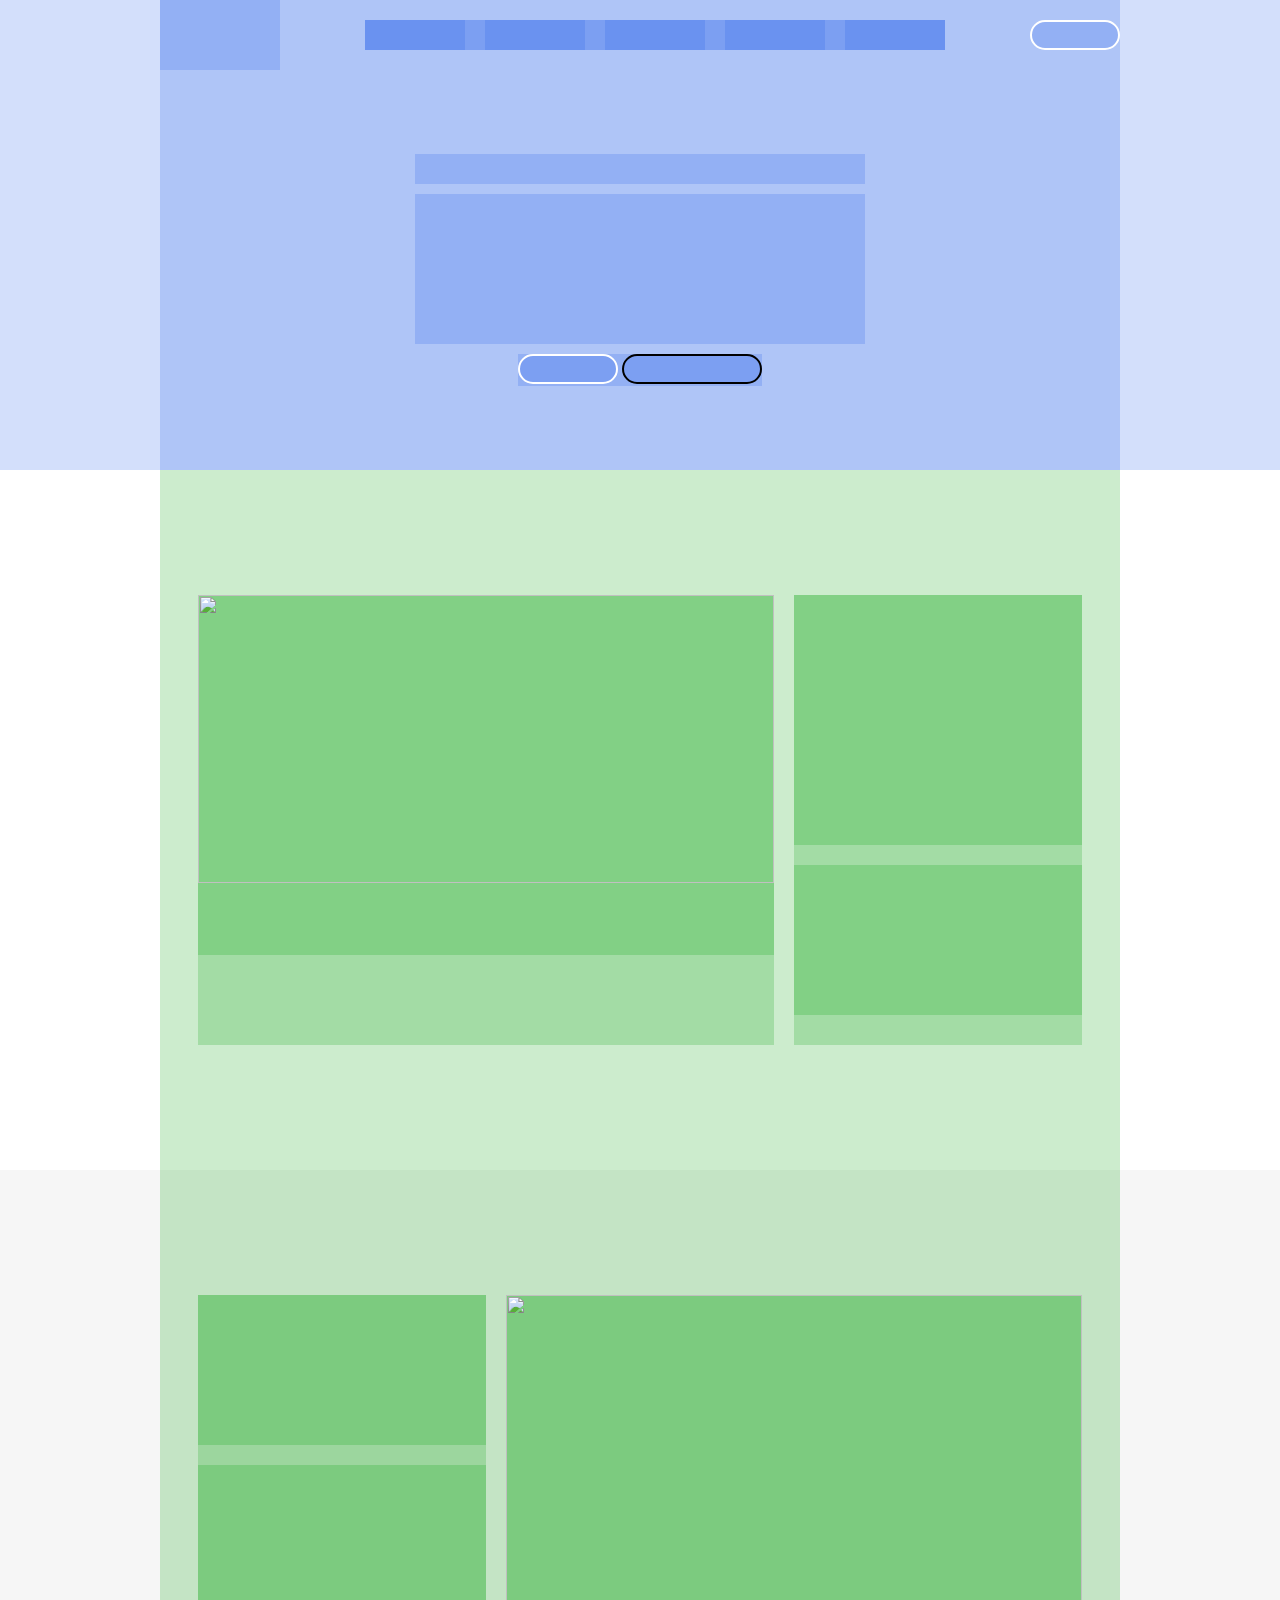
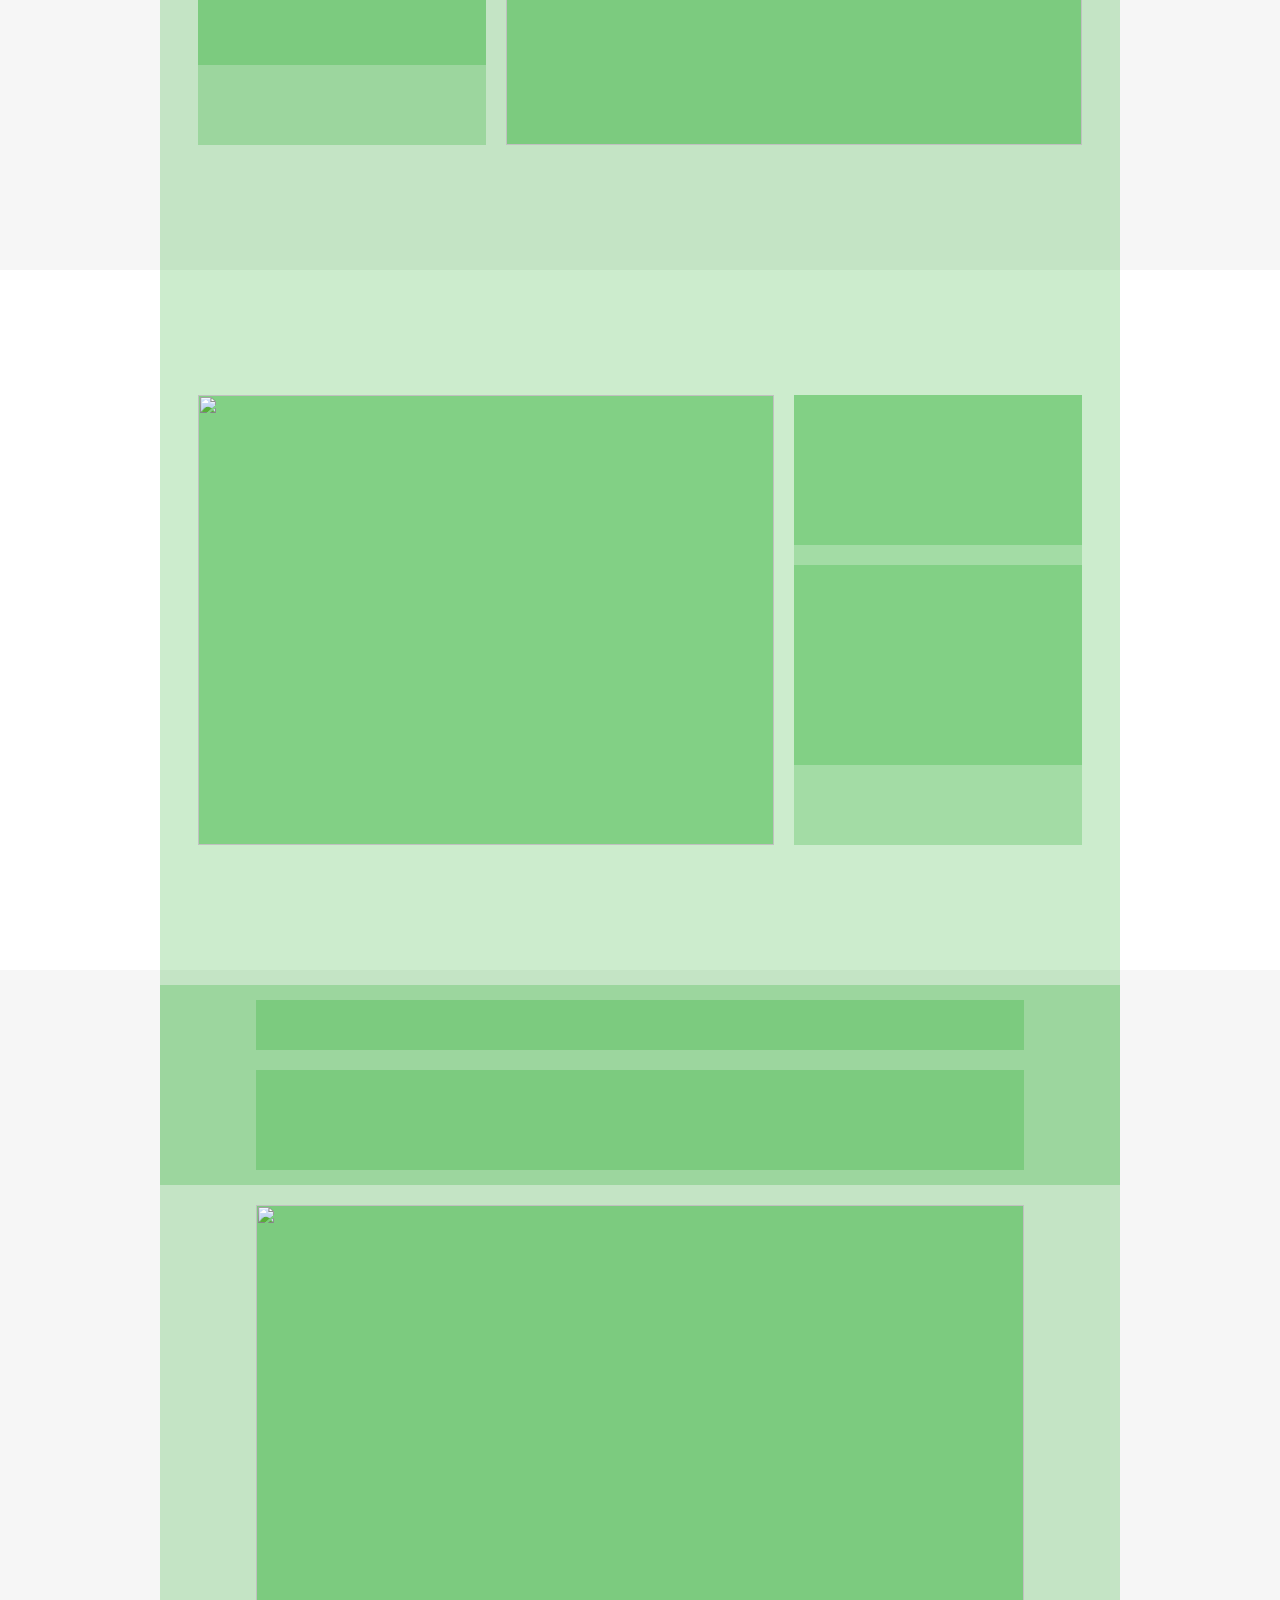
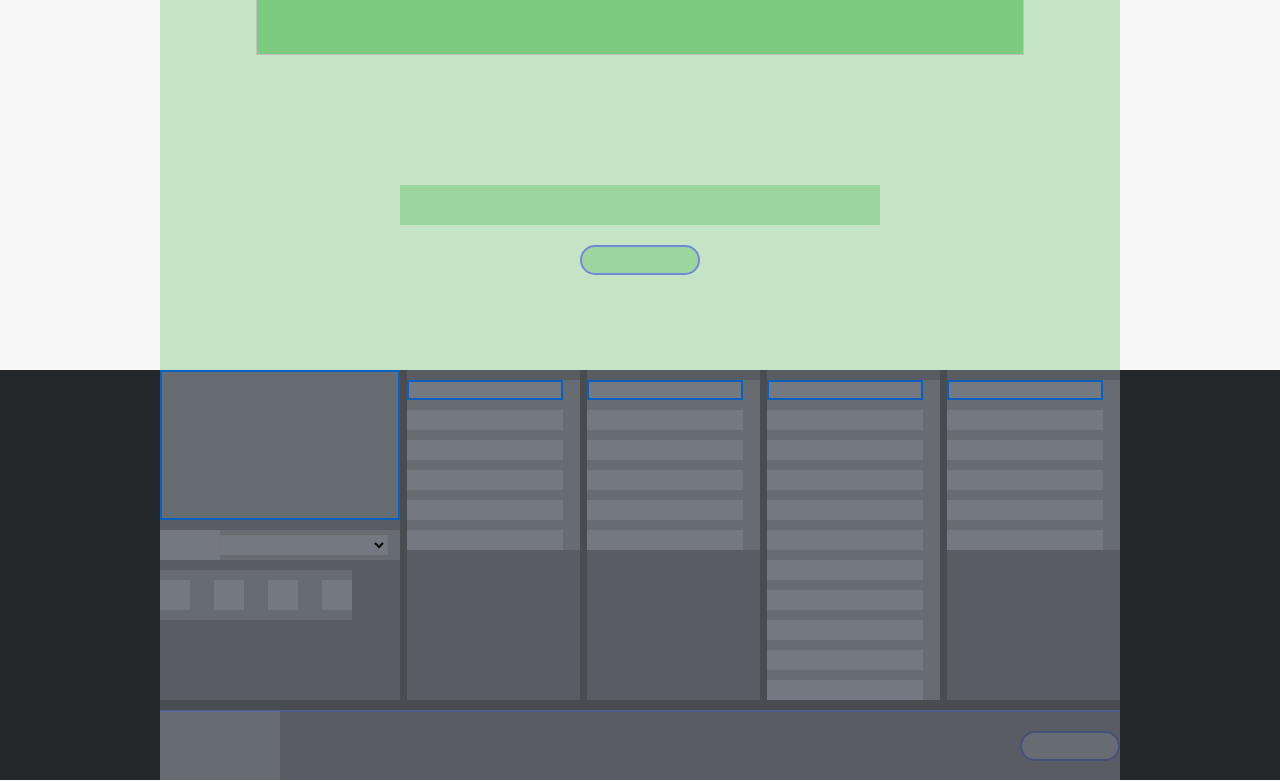
==== index.html @ ec4a8c4f "staffholding" ====
<!DOCTYPE html>
<html lang="it">
<head>
    <meta charset="UTF-8">
    <meta http-equiv="X-UA-Compatible" content="IE=edge">
    <meta name="viewport" content="width=device-width, initial-scale=1.0">

    <link rel="stylesheet" href="css/style.css">

    <title>Discord</title>
</head>
<body>

    <!-- HEADER -->
    <header>

        <!-- navbar -->
        <nav class="nav">
            <!-- logo -->
            <div class="logo"></div>

            <!-- navmenu -->
            <div class="nav_menu">
                <ul class="link">
                    <li><a href="#"></a></li>
                    <li><a href="#"></a></li>
                    <li><a href="#"></a></li>
                    <li><a href="#"></a></li>
                    <li><a href="#"></a></li>
                </ul>
            </div>

            <!-- login -->
            <button class="btn login"></button>
        </nav>

        <!-- jumbo -->
        <div class="jumbo">
            <!-- Title and text -->
            <h1 class="title"></h1>
            <p class="paragraph"></p>

            <!-- Botton -->
            <div class="bottons_wrapper">
                <button class="btn download_mac"></button>
                <button class="btn browser_open"></button>
            </div>
        </div>

    </header>
    <!-- /HEADER -->

    <!-- MAIN -->
    <main>
        <div class="container">
            <section class="section one">
                <div class="section_inner">
                    <!-- immagine della section -->
                    <div class="img_wrapper">
                        <img src="" alt="">
                    </div>
    
                    <!-- testo della section -->
                    <div class="text">
                        <h2></h2>
                        <p></p>
                    </div>
                </div>
            </section>

            <section class="section two">
                <div class="section_inner">
                    <!-- immagine della section -->
                    <div class="img_wrapper">
                        <img src="" alt="">
                    </div>
    
                    <!-- testo della section -->
                    <div class="text">
                        <h2></h2>
                        <p></p>
                    </div>
                </div>
            </section>

            <section class="section three">
                <div class="section_inner">
                    <!-- immagine della section -->
                    <div class="img_wrapper">
                        <img src="" alt="">
                    </div>
    
                    <!-- testo della section -->
                    <div class="text">
                        <h2></h2>
                        <p></p>
                    </div>
                </div>
            </section>

            <section class="section four">
                <div class="section_inner">
                    <!-- immagine della section -->
                    <div class="img_wrapper">
                        <img src="" alt="">
                    </div>
    
                    <!-- testo della section -->
                    <div class="text">
                        <h2></h2>
                        <p></p>
                    </div>
                </div>
            </section>

            <section class="five">
                <div class="five_inner">
                    <span></span>
                    <button class="btn btn_five"></button>
                </div>
            </section>
        </div>
    </main>
    <!-- /MAIN -->

    <!-- FOOTER -->
    <footer>
        <div class="content_footer">
            <div class="content_inner">

                <!-- colonna 1 -->
                <div class="column">
                    <h4></h4>
                    
                    <div class="select_wrapper">
                        <div class="bandiera"></div>
                        <select name="" id="nation"></select>
                    </div>

                    <div class="social_wrapper">
                        <div class="logo_social"></div>
                        <div class="logo_social"></div>
                        <div class="logo_social"></div>
                        <div class="logo_social"></div>
                    </div>
                </div>

                <!-- colonna 2 -->
                <div class="column">
                    <ul>
                        <li></li>
                        <li><a href="#"></a></li>
                        <li><a href="#"></a></li>
                        <li><a href="#"></a></li>
                        <li><a href="#"></a></li>
                        <li><a href="#"></a></li>
                    </ul>
                </div>

                <!-- colonna 3 -->
                <div class="column">
                    <ul>
                        <li></li>
                        <li><a href="#"></a></li>
                        <li><a href="#"></a></li>
                        <li><a href="#"></a></li>
                        <li><a href="#"></a></li>
                        <li><a href="#"></a></li>
                    </ul>
                </div>

                <!-- colonna 4 -->
                <div class="column">
                    <ul>
                        <li></li>
                        <li><a href="#"></a></li>
                        <li><a href="#"></a></li>
                        <li><a href="#"></a></li>
                        <li><a href="#"></a></li>
                        <li><a href="#"></a></li>
                        <li><a href="#"></a></li>
                        <li><a href="#"></a></li>
                        <li><a href="#"></a></li>
                        <li><a href="#"></a></li>
                        <li><a href="#"></a></li>
                    </ul>
                </div>

                <!-- colonna 5 -->
                <div class="column">
                    <ul>
                        <li></li>
                        <li><a href="#"></a></li>
                        <li><a href="#"></a></li>
                        <li><a href="#"></a></li>
                        <li><a href="#"></a></li>
                        <li><a href="#"></a></li>
                    </ul>
                </div>

                <div class="footer_bottom">
                    <div class="logo"></div>
                    <button class="btn btn_footer"></button>
                </div>
            </div>
        </div>
    </footer>
    <!-- fine FOOTER -->    
</body>
</html>
---- css/style.css ----
/* UTILITY */
*{
    margin: 0;
    padding: 0;
    box-sizing: border-box;
}

.btn{
    width:100px;
    height: 30px;
    /* DEBUG */
    
    border-radius: 20px;
    cursor: pointer;
}
/* fineUTILITY */

/* ------------------------------------------- */

/* HEADER */
header{
    min-width: 720px;
    background-color: rgba(37, 94, 233, 0.2);
}

header *{
    background-color: rgba(37, 94, 233, 0.2);
}

/* NAVBAR */
.nav{       
    width: 75%;
    max-width: 1500px;
    min-width: 720px;
    height: 70px;
    margin: 0 auto;

    display: flex;
    justify-content: space-between;
    align-items: center;
}

.logo{
    width: 120px;
    height: 70px;   
    /* DEBUG */
}

/* NAVMENU */
.nav_menu .link{ 
    display: flex;
    justify-content: center;
    align-items: center;
    gap: 20px;
}

.nav_menu .link li{  
    width: 100px;
    height: 30px;
    /* DEBUG */
                
    list-style-type: none;
}

.nav_menu .link li a{
    text-decoration: none;
}
/* fine NAVMENU */

.nav .login{
    width: 90px;
    height: 30px;
    border: 2px solid white;
     /* DEBUG */
}
/* fine NAVBAR */
    
/* JUMBO */
.jumbo{ 
    height: 400px;
     /* DEBUG */

    width: 75%;
    max-width: 1500px;
    min-width: 720px;
    margin:auto;
        
    display: flex;
    flex-flow: column nowrap;
    justify-content: center;
    align-items: center;
    gap: 10px;
    }

.jumbo h1{
    width: 450px;
    height: 30px;
    /* DEBUG */
}

.jumbo .paragraph{
    display: inline-block;
    width: 450px;
    height: 150px;
    /* DEBUG */
}

.jumbo .download_mac{
    border: 2px solid white;
    /* DEBUG */
}

.jumbo .browser_open{
    width: 140px;
    border: 2px solid rgb(0, 0, 0);
    /* DEBUG */
}
/* fineJUMBO */
/* Fine HEADER */

/* MAIN */
main {
    min-width: 720px;
}
main *{
    background-color: rgb(0 158 7 / 20%);
}

main .container{
    display: flex;
    flex-flow: column nowrap;
    margin: 0 auto;
}

/* Section */
.section{
    height: 700px;
    background-color: rgb(255, 255, 255);
    /* debug */
}

.section:nth-child(even){
    background-color: rgb(246, 246, 246);
}

.section .section_inner{
    width: 75%;
    min-width: 720px;
    max-width: 1500px;
    height: 100%;
    margin: 0 auto;

    display: flex;
    flex-flow: row nowrap;
    justify-content: center;
    align-items: center;
    gap: 20px;
}

.section_inner .img_wrapper{
    width: 60%;
    height: 450px;
        
    display: flex;
    justify-content: flex-end;
}

.section_inner .text{
    width: 30%;
    height: 450px;
}

.section_inner .img_wrapper img{
    width: 100%;
    height: 100%;
    display: inline_block;
    /* debug */
}

/* section one*/
    
/* prova testo e imamgini  */
/* DA CANCELLARE */
.one .section_inner .img_wrapper img{
    width: 100%;
    height: 80%;
    display: inline_block;
    /* debug */
        
}


.one .section_inner .text h2{
    width: 100%;
    height: 250px;
    /* debug */
}

.one .section_inner .text p{
    margin-top: 20px;
    width: 100%;
    height: 150px;
    /* debug */
}

/* fine prova testo e immagini  */
/* fine section one*/

/* section two */
.two .section_inner .img_wrapper{
   order: 2;
}

.two .section_inner .text{
    order: 1;
}

/* prova testo e imamgini  */
/* DA CANCELLARE */
.two .section_inner .text h2{
    width: 100%;
    height: 150px;
    /* debug */
}
.two .section_inner .text p{
    margin-top: 20px;
    width: 100%;
    height: 200px;
    /* debug */
}
/* fineprova testo e imamgini  */ 
/* fine section two */


/* section three */
/* prova testo e imamgini  */
/* DA CANCELLARE */
.three .section_inner .text h2{
    width: 100%;
    height: 150px;
    /* debug */
}

.three .section_inner .text p{
    margin-top: 20px;
    width: 100%;
    height: 200px;
    /* debug */
}
/* fineprova testo e imamgini  */
/* fine section three */

/* section four */
.section.four .section_inner{
    display: flex;
    flex-flow: column nowrap;
    justify-content: center;
    align-items: center;
    gap: 20px;
}

.four .section_inner .img_wrapper{
    width: 80%;
    order: 2;
}

.four .section_inner .text{
    width: 100%;
    height: 200px;
    /* debug */

    display: flex;
    flex-flow: column nowrap;
    justify-content: center;
    align-items: center;
    order: 1;
}

/* prova testo e imamgini  */
/* DA CANCELLARE */
.four .section_inner .text h2{
    width: 80%;
    height: 50px;
    /* debug */
}

.four .section_inner .text p{
    margin-top: 20px;
    width: 80%;
    height: 100px;
    /* debug */
}
/* fineprova testo e imamgini  */   
/* fine section four */

/* section five */
.five{
    width: 100%;
    margin: 0 auto;
    height: 300px;
    background-color: rgb(246, 246, 246);
    /* DEBUG */
}

.five_inner{
    width: 75%;
    min-width: 720px;
    max-width: 1500px;
    margin: 0 auto;
    margin: 0 auto;
    height: 100%;

    display: flex;
    flex-flow: column nowrap;
    justify-content: center;
    align-items: center;
}

.five span{
    display: inline-block;
    width: 50%;
    height: 40px;
    margin:20px auto;
        /* debug */
}

.five .btn_five{
    width: 120px;
    border: 2px solid rgb(114, 137, 218);
    /* debug */
}
/* fine section five */
/* fine Section */
/* fineMAIN */

/* FOOTER */
footer{
    min-width: 720px;
    background-color: rgb(35, 39, 42);
    /* DEBUG */
}

footer *{
background-color:  rgb(234, 234, 255, 0.1);
}

footer .content_footer{
    width: 75%;
    margin: 0 auto;
    max-width: 1500px;
    min-width: 720px;
}

.content_inner{
    height: 100%;
    display: flex;
    flex-flow: row wrap;
    justify-content: space-between;
    align-content: space-between;
}

.content_inner .column{
    width: 18% ;
}

.content_inner .column:first-child{
    width: 25%;
}

/* Prima colonna */
.column h4{
    width: 100%;
    height: 150px;
    border:2px solid rgb(13, 95, 188);
    /* debug */
}

.column .select_wrapper{
    display: flex;
    align-items: center;
    margin: 10px 0px;
}
    
.column .select_wrapper .bandiera{
    width: 25%;
    height: 30px;
}

.column .select_wrapper #nation{
    display: inline-block;
    width: 70%;
    height: 20px;
}

.column .social_wrapper{
    width: 80%;
    margin: 10 auto;
    height: 50px;

    display: flex;
    justify-content: space-between;
    align-items: center;
}

.column .social_wrapper .logo_social{
    width: 30px;
    height:30px;
    /* debug */
}
/* finePrima colonna */

.column ul{
    list-style-type: none;
}

.column ul li:first-child{
    border: 2px solid rgb(13, 95, 188);
    /* debug */
}

.column ul li{
    width: 90%;
    height: 20px;
    margin-top:10px;
    /* debug */
}
  
.content_inner .footer_bottom{
    height: 70px;
    /* debug */
    width: 100%;
    border-top: 2px solid rgb(79, 93, 140);
    margin-top: 10px;

    display: flex;
    justify-content: space-between;
    align-items: center;
}

.btn_footer{
    border: 2px solid rgb(68, 81, 125);
    /* debug */
}
/* fine FOOTER */
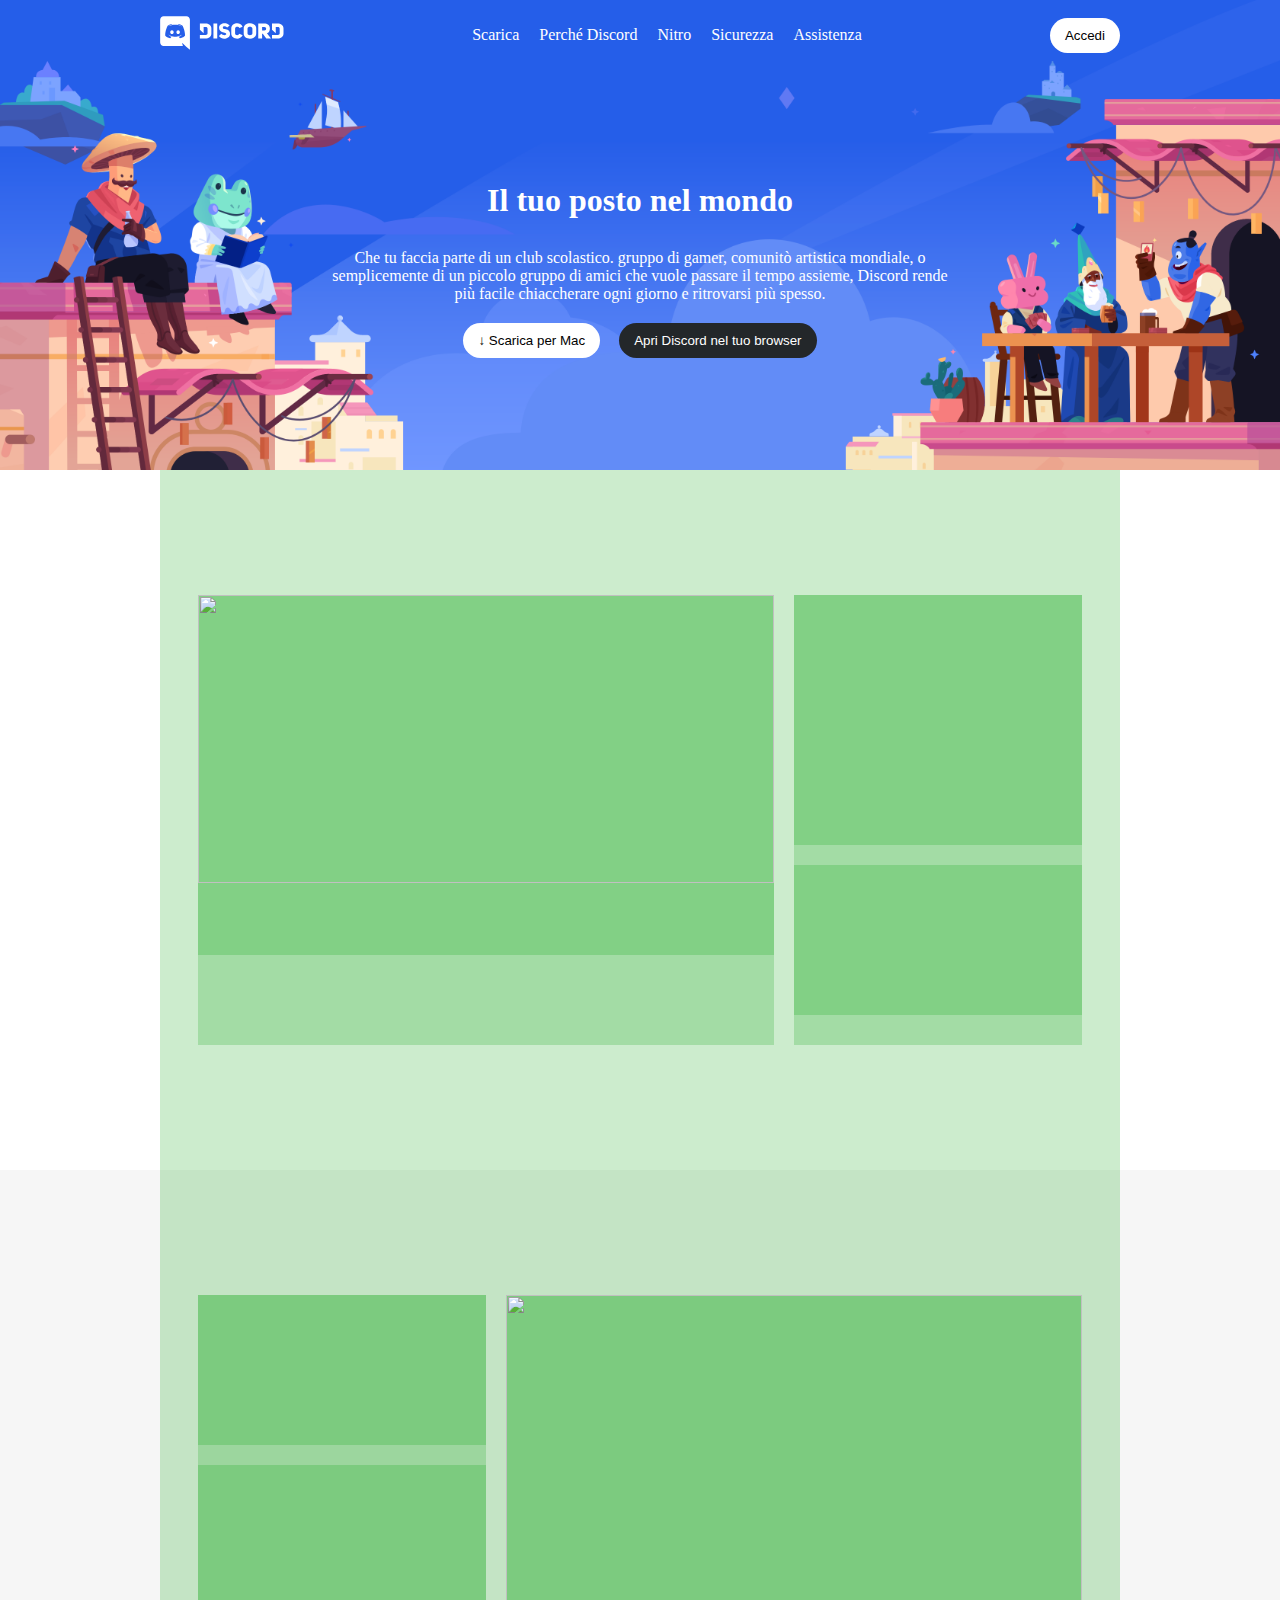
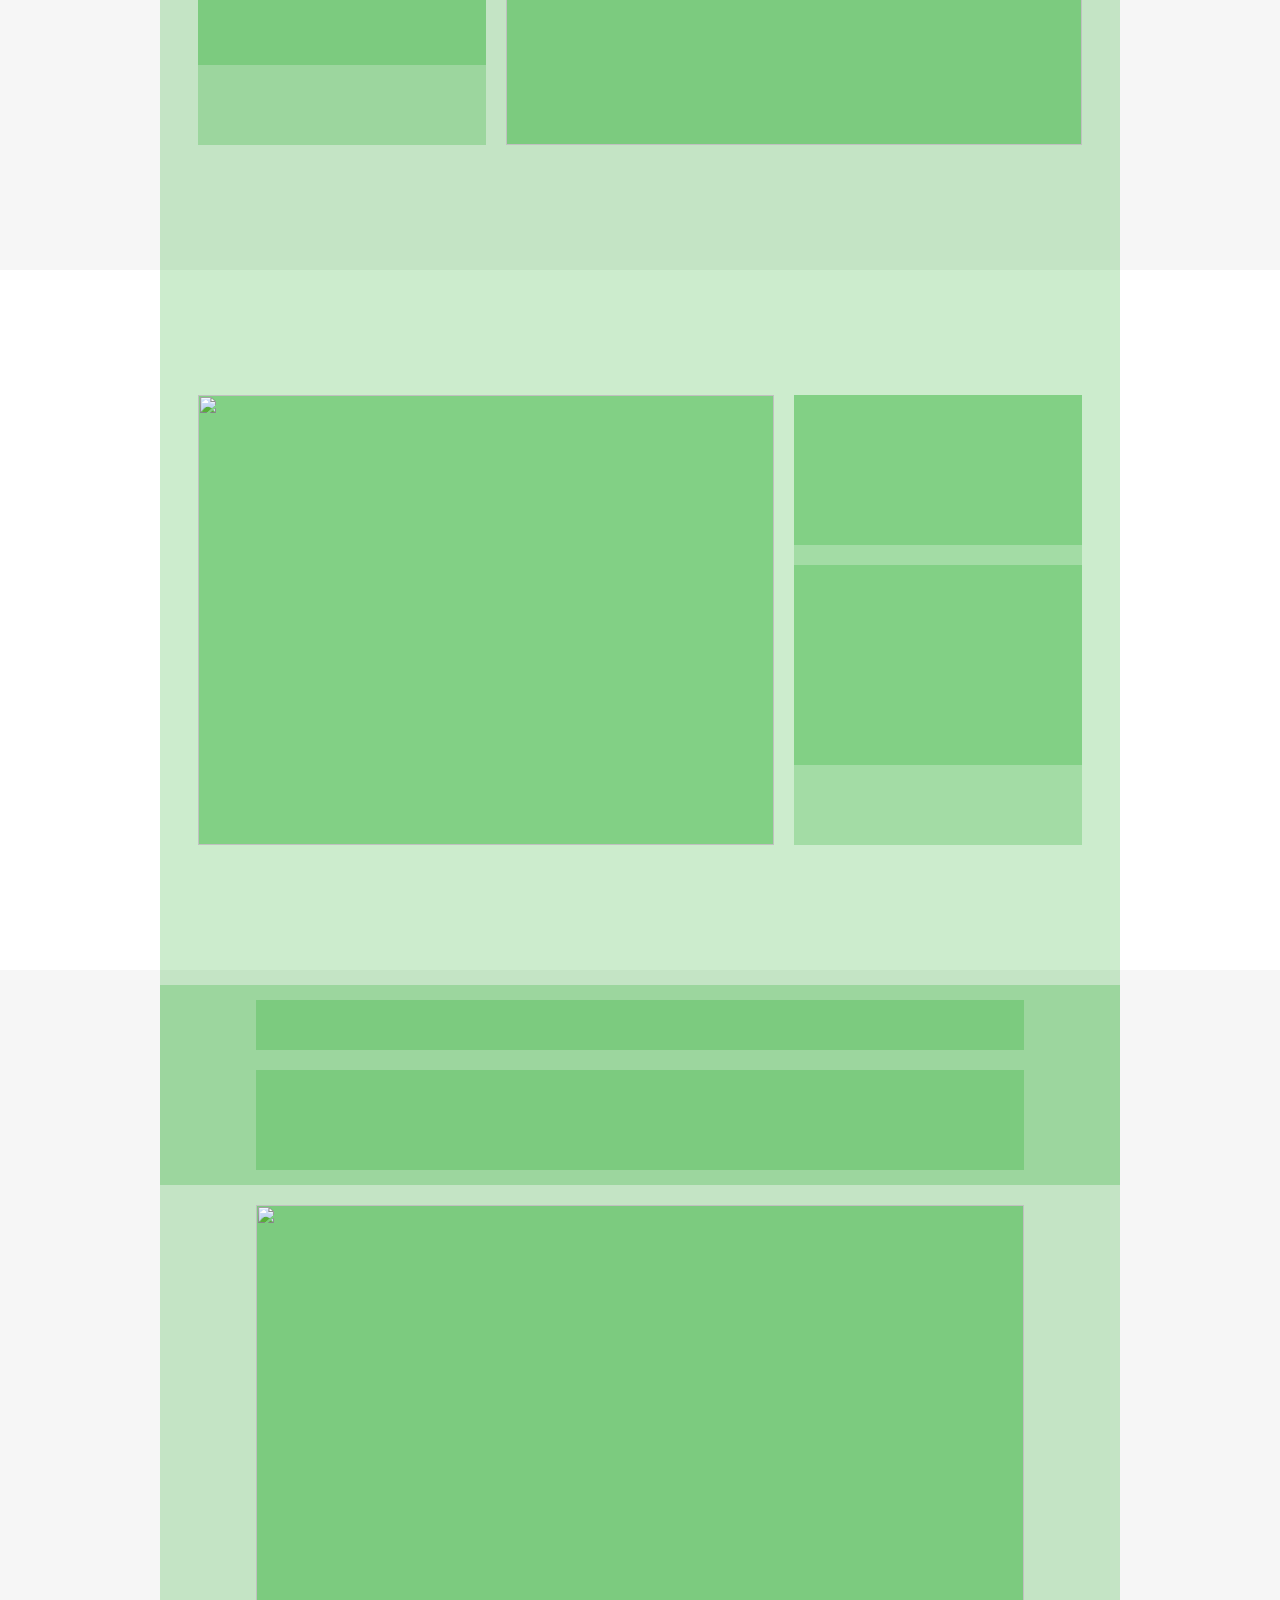
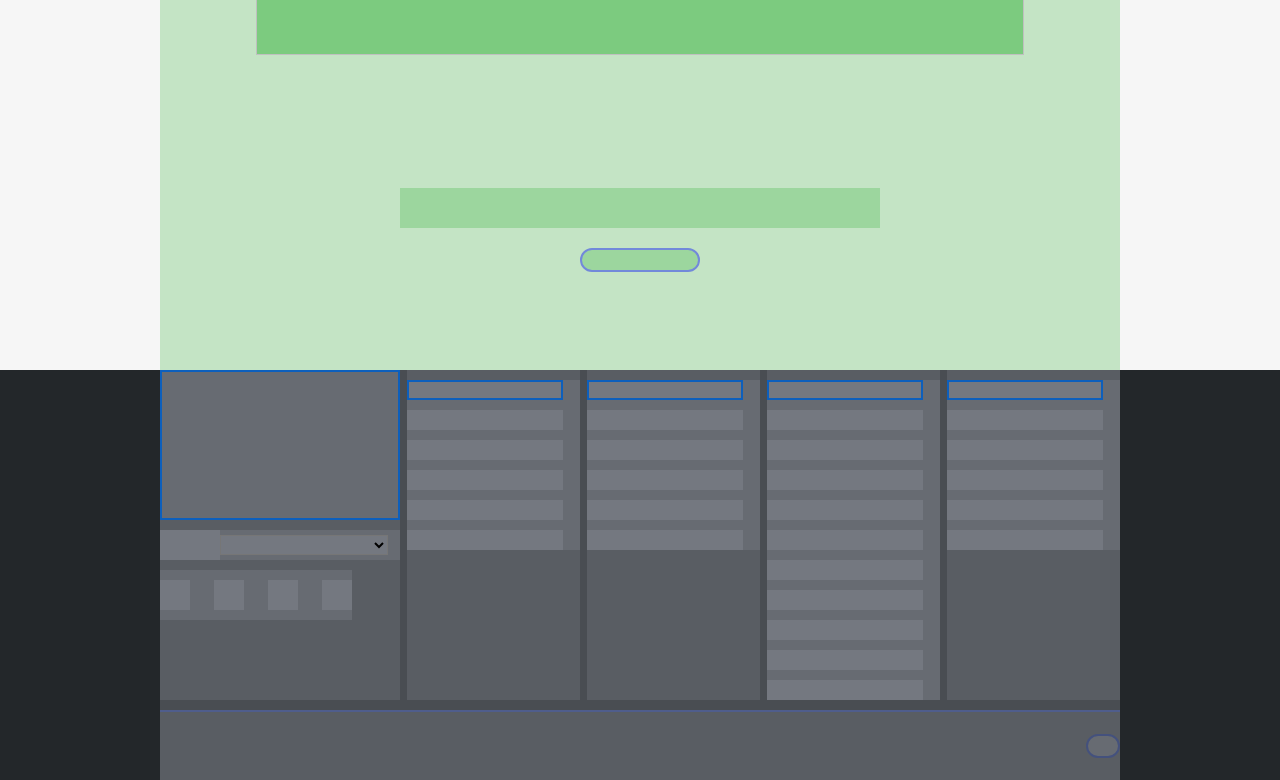
==== commit 8c1a3c12: "feat: header" ====
--- a/index.html
+++ b/index.html
@@ -17,33 +17,35 @@
         <!-- navbar -->
         <nav class="nav">
             <!-- logo -->
-            <div class="logo"></div>
+            <div class="logo">
+                <img src="img/logo.svg" alt="logo discord">
+            </div>
 
             <!-- navmenu -->
             <div class="nav_menu">
                 <ul class="link">
-                    <li><a href="#"></a></li>
-                    <li><a href="#"></a></li>
-                    <li><a href="#"></a></li>
-                    <li><a href="#"></a></li>
-                    <li><a href="#"></a></li>
+                    <li><a href="#">Scarica</a></li>
+                    <li><a href="#">Perché Discord</a></li>
+                    <li><a href="#">Nitro</a></li>
+                    <li><a href="#">Sicurezza</a></li>
+                    <li><a href="#">Assistenza</a></li>
                 </ul>
             </div>
 
             <!-- login -->
-            <button class="btn login"></button>
+            <button class="btn login">Accedi</button>
         </nav>
 
         <!-- jumbo -->
         <div class="jumbo">
             <!-- Title and text -->
-            <h1 class="title"></h1>
-            <p class="paragraph"></p>
+            <h1 class="title">Il tuo posto nel mondo</h1>
+            <p class="paragraph">Che tu faccia parte di un club scolastico. gruppo di gamer, comunitò artistica mondiale, o semplicemente di un piccolo gruppo di amici che vuole passare il tempo assieme, Discord rende più facile chiaccherare ogni giorno e ritrovarsi più spesso.</p>
 
             <!-- Botton -->
             <div class="bottons_wrapper">
-                <button class="btn download_mac"></button>
-                <button class="btn browser_open"></button>
+                <button class="btn download_mac"><b>&#8595;</b> Scarica per Mac</button>
+                <button class="btn browser_open">Apri Discord nel tuo browser</button>
             </div>
         </div>
 
--- a/css/style.css
+++ b/css/style.css
@@ -6,12 +6,10 @@
 }
 
 .btn{
-    width:100px;
-    height: 30px;
-    /* DEBUG */
-    
     border-radius: 20px;
     cursor: pointer;
+    padding: 10px 15px;
+    border: none;
 }
 /* fineUTILITY */
 
@@ -20,11 +18,8 @@
 /* HEADER */
 header{
     min-width: 720px;
-    background-color: rgba(37, 94, 233, 0.2);
-}
-
-header *{
-    background-color: rgba(37, 94, 233, 0.2);
+    background-image: url(../img/jumbo.png);
+    background-size: cover;
 }
 
 /* NAVBAR */
@@ -40,12 +35,6 @@
     align-items: center;
 }
 
-.logo{
-    width: 120px;
-    height: 70px;   
-    /* DEBUG */
-}
-
 /* NAVMENU */
 .nav_menu .link{ 
     display: flex;
@@ -54,32 +43,27 @@
     gap: 20px;
 }
 
-.nav_menu .link li{  
-    width: 100px;
-    height: 30px;
-    /* DEBUG */
-                
+.nav_menu .link li{   
     list-style-type: none;
 }
 
 .nav_menu .link li a{
     text-decoration: none;
+    color: white;
 }
 /* fine NAVMENU */
 
 .nav .login{
-    width: 90px;
-    height: 30px;
-    border: 2px solid white;
-     /* DEBUG */
+    background-color: white;
+    border: none;
 }
 /* fine NAVBAR */
     
 /* JUMBO */
 .jumbo{ 
     height: 400px;
-     /* DEBUG */
-
+
+    padding: 30px;
     width: 75%;
     max-width: 1500px;
     min-width: 720px;
@@ -93,27 +77,26 @@
     }
 
 .jumbo h1{
-    width: 450px;
-    height: 30px;
-    /* DEBUG */
+    text-align: center;
+    color:white;
+    margin-bottom: 20px;
 }
 
 .jumbo .paragraph{
-    display: inline-block;
-    width: 450px;
-    height: 150px;
-    /* DEBUG */
+    width: 70%;
+    color: white;
+    text-align: center;
+    margin-bottom: 10px;
 }
 
 .jumbo .download_mac{
-    border: 2px solid white;
-    /* DEBUG */
+   background-color: white;
+   margin-right: 15px;
 }
 
 .jumbo .browser_open{
-    width: 140px;
-    border: 2px solid rgb(0, 0, 0);
-    /* DEBUG */
+    color: white;
+    background-color:rgb(35, 39, 42);
 }
 /* fineJUMBO */
 /* Fine HEADER */
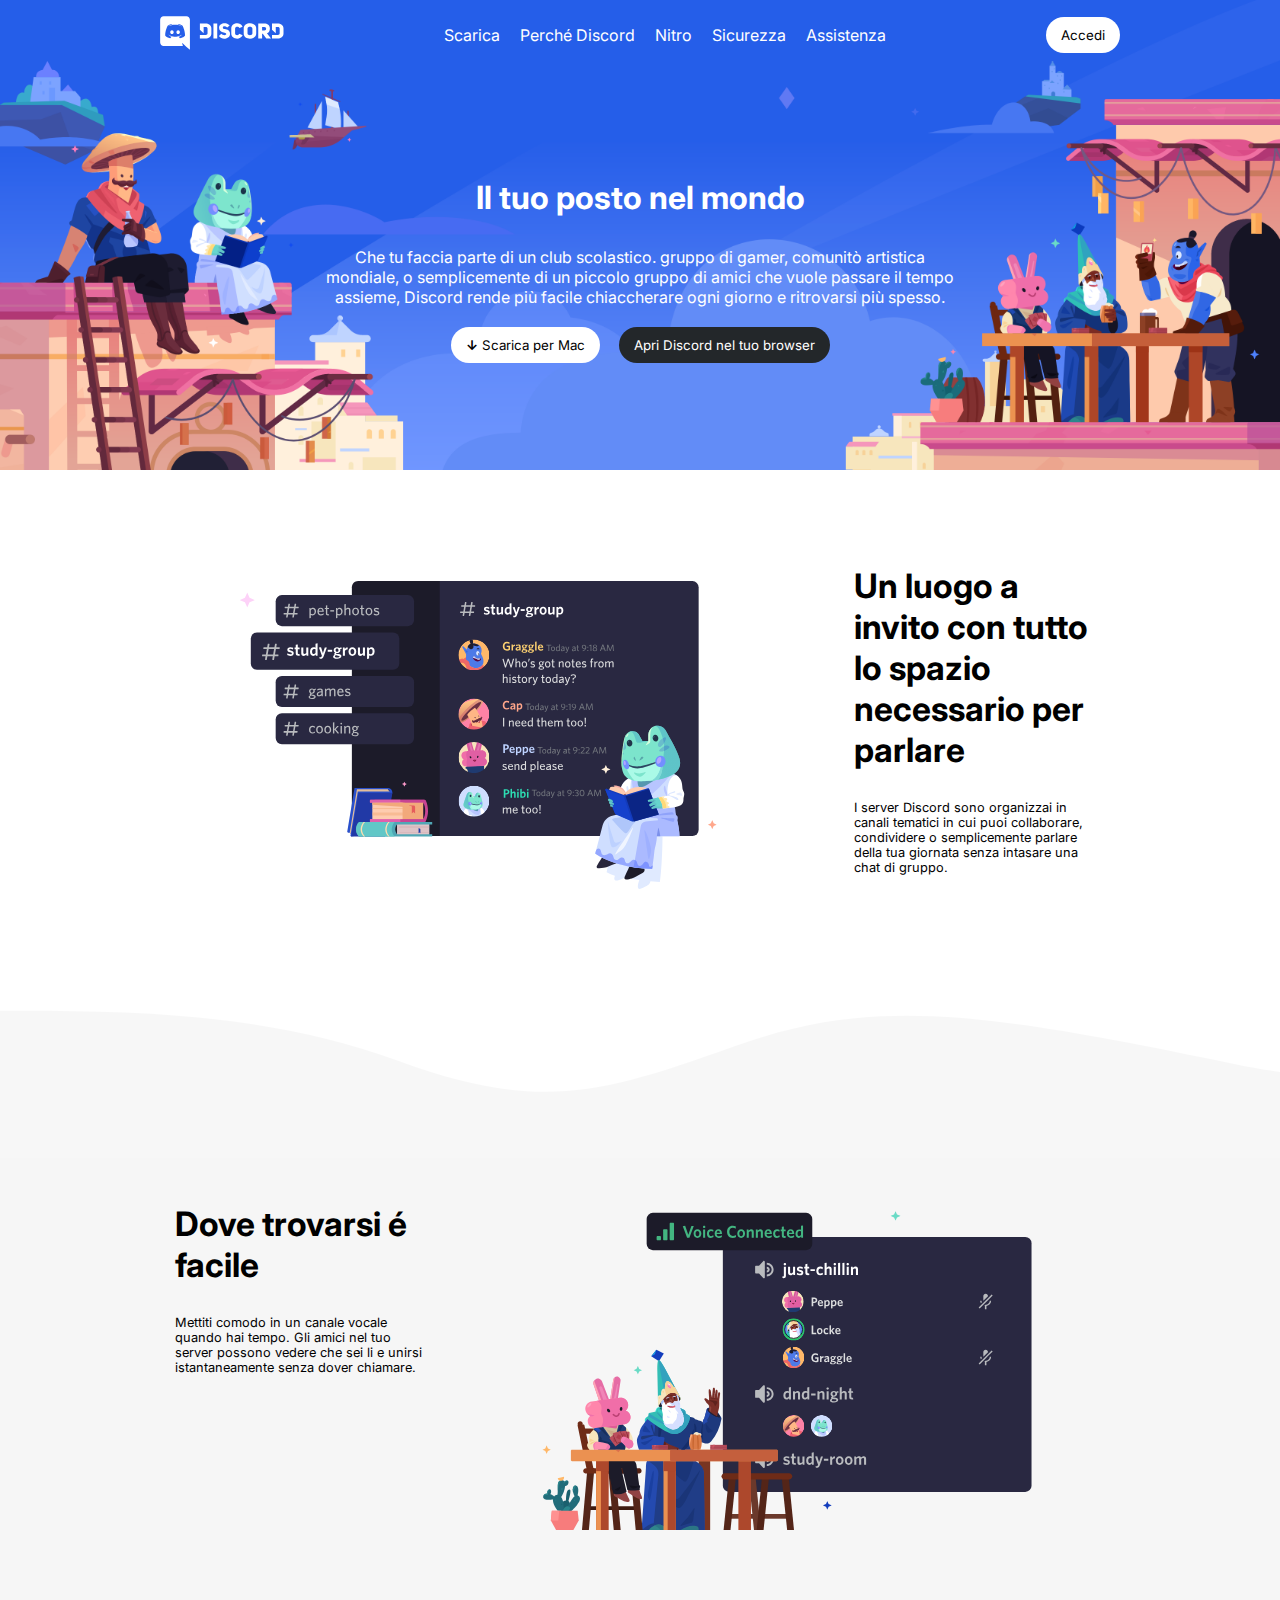
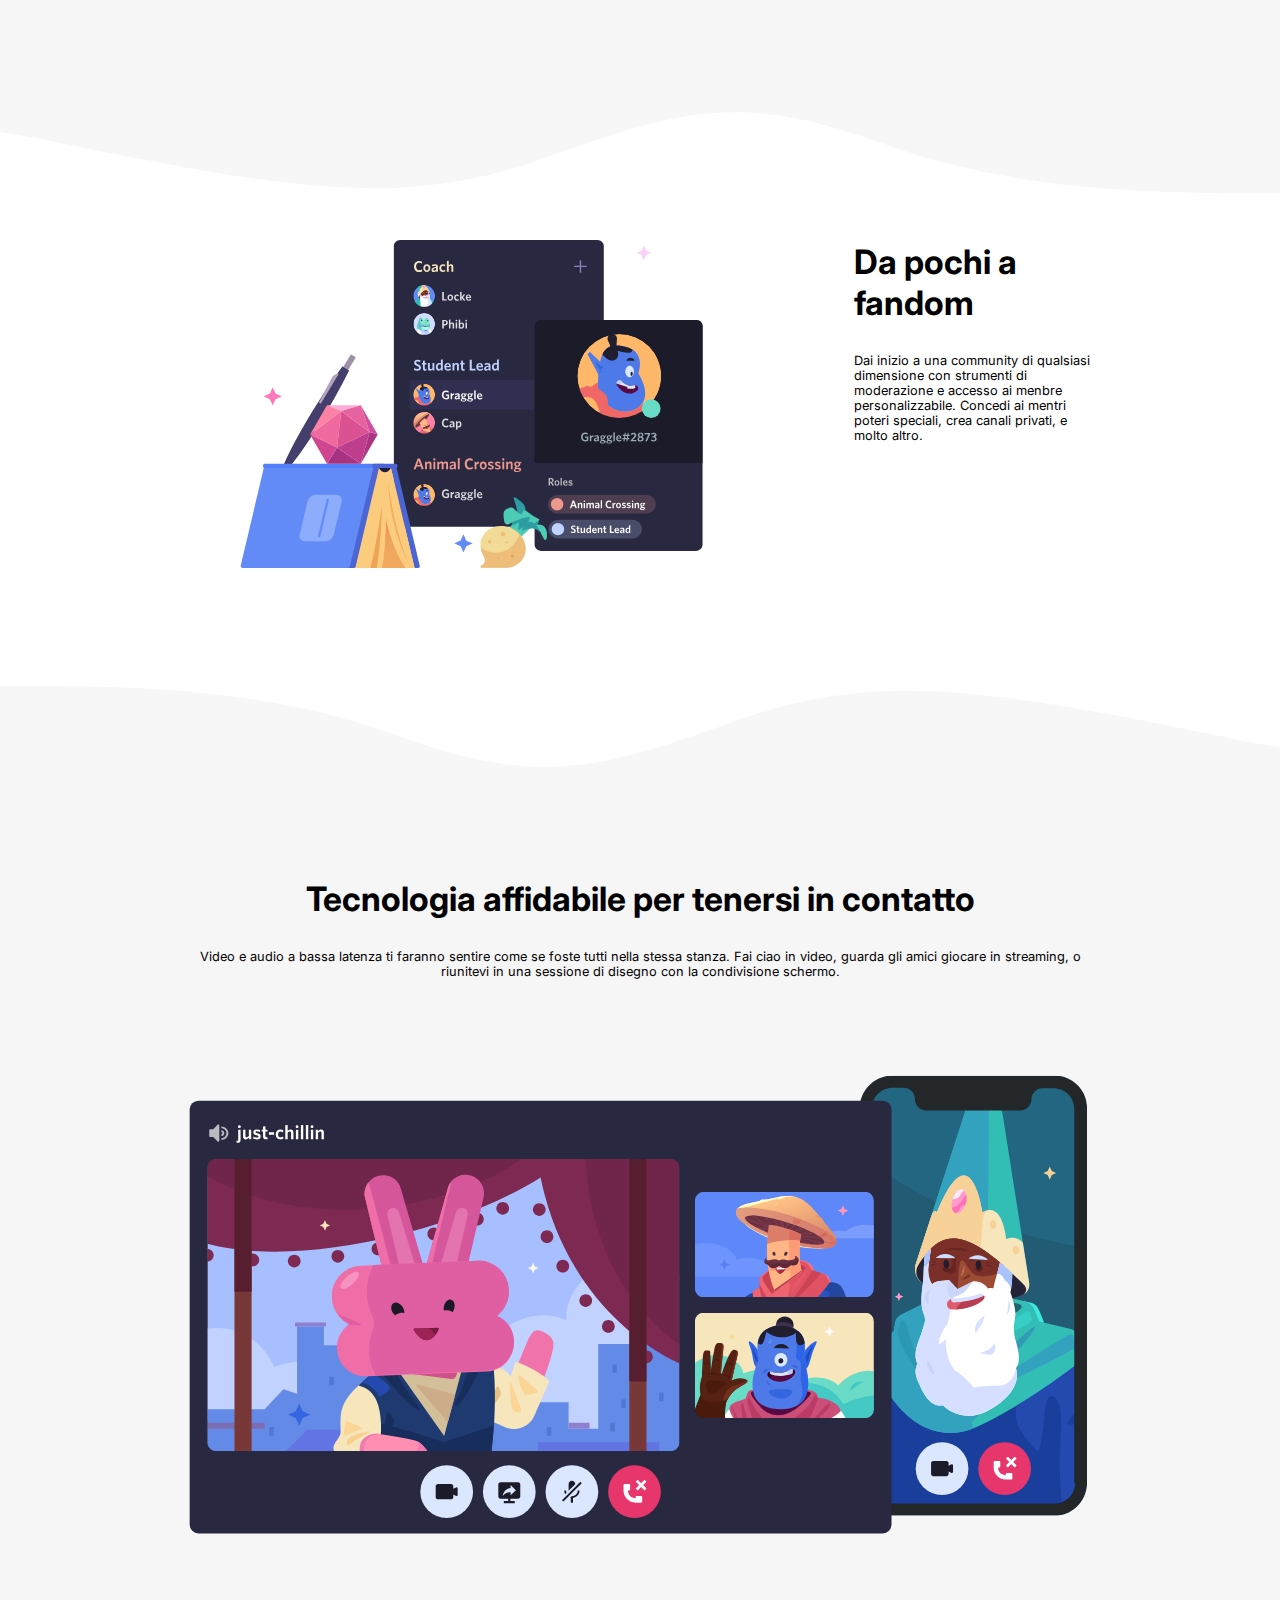
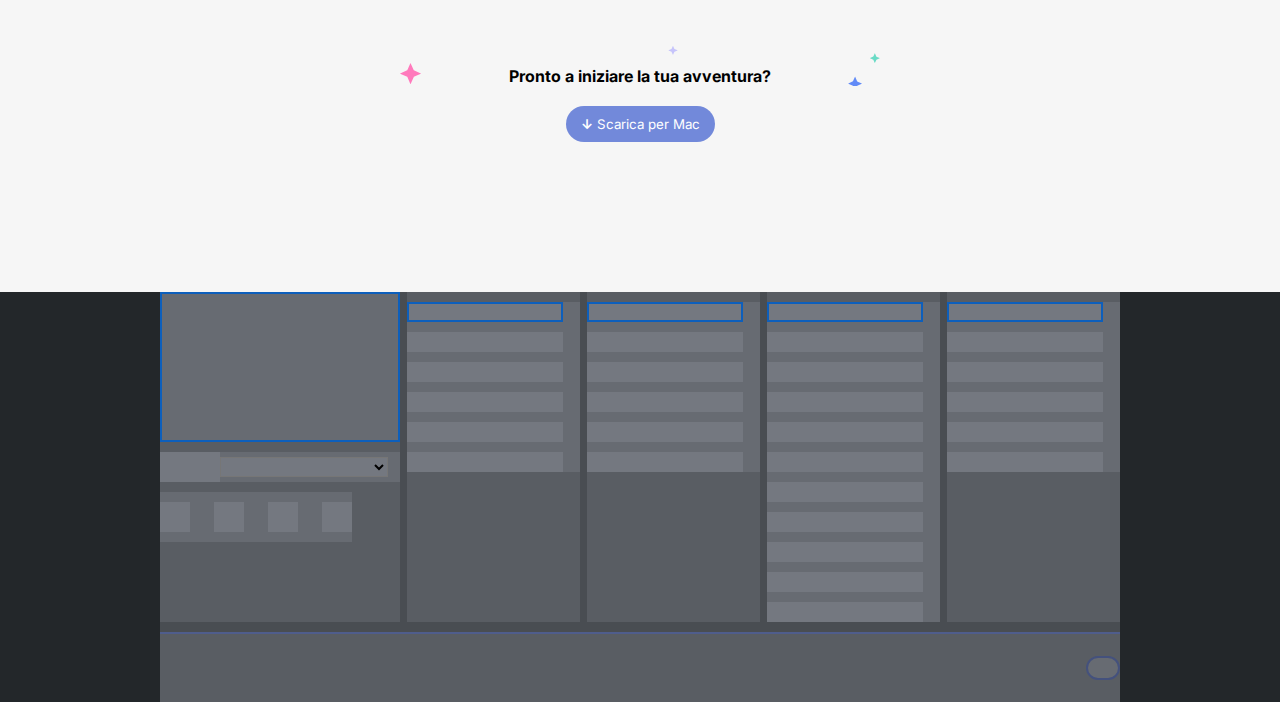
==== commit 0946dcaa: "feat: main" ====
--- a/index.html
+++ b/index.html
@@ -4,6 +4,10 @@
     <meta charset="UTF-8">
     <meta http-equiv="X-UA-Compatible" content="IE=edge">
     <meta name="viewport" content="width=device-width, initial-scale=1.0">
+
+    <link rel="preconnect" href="https://fonts.googleapis.com">
+    <link rel="preconnect" href="https://fonts.gstatic.com" crossorigin>
+    <link href="https://fonts.googleapis.com/css2?family=Inter:wght@100;200;300;400;500;600;700;800;900&display=swap" rel="stylesheet">
 
     <link rel="stylesheet" href="css/style.css">
 
@@ -59,66 +63,75 @@
                 <div class="section_inner">
                     <!-- immagine della section -->
                     <div class="img_wrapper">
-                        <img src="" alt="">
-                    </div>
-    
-                    <!-- testo della section -->
-                    <div class="text">
-                        <h2></h2>
-                        <p></p>
-                    </div>
-                </div>
-            </section>
+                        <img src="img/item1.svg" alt="immagine descrittiva uno">
+                    </div>
+    
+                    <!-- testo della section -->
+                    <div class="text">
+                        <h2>Un luogo a invito con tutto lo spazio necessario per parlare</h2>
+                        <p>I server Discord sono organizzai in canali tematici in cui puoi collaborare, condividere o semplicemente parlare della tua giornata senza intasare una chat di gruppo.</p>
+                    </div>
+                </div>
+            </section>
+
+            <!-- WAVE 1 -->
+            <img class="wave" src="img/wave.svg" alt="onda decorativa">
 
             <section class="section two">
                 <div class="section_inner">
                     <!-- immagine della section -->
                     <div class="img_wrapper">
-                        <img src="" alt="">
-                    </div>
-    
-                    <!-- testo della section -->
-                    <div class="text">
-                        <h2></h2>
-                        <p></p>
-                    </div>
-                </div>
-            </section>
+                        <img src="img/item2.svg" alt="immagine descrittiva 2">
+                    </div>
+    
+                    <!-- testo della section -->
+                    <div class="text">
+                        <h2>Dove trovarsi é facile</h2>
+                        <p>Mettiti comodo in un canale vocale quando hai tempo. Gli amici nel tuo server possono vedere che sei li e unirsi istantaneamente senza dover chiamare.</p>
+                    </div>
+                </div>
+            </section>
+
+            <!-- WAVE 2 -->
+            <img class="wave rotate" src="img/wave.svg" alt="onda decorativa">
 
             <section class="section three">
                 <div class="section_inner">
                     <!-- immagine della section -->
                     <div class="img_wrapper">
-                        <img src="" alt="">
-                    </div>
-    
-                    <!-- testo della section -->
-                    <div class="text">
-                        <h2></h2>
-                        <p></p>
-                    </div>
-                </div>
-            </section>
+                        <img src="img/item3.svg" alt="immagine descrittiva 3">
+                    </div>
+    
+                    <!-- testo della section -->
+                    <div class="text">
+                        <h2>Da pochi a fandom</h2>
+                        <p>Dai inizio a una community di qualsiasi dimensione con strumenti di moderazione e accesso ai menbre personalizzabile. Concedi ai mentri poteri speciali, crea canali privati, e molto altro.</p>
+                    </div>
+                </div>
+            </section>
+
+            <!-- WAVE 3 -->
+            <img class="wave" src="img/wave.svg" alt="onda decorativa">
 
             <section class="section four">
                 <div class="section_inner">
                     <!-- immagine della section -->
                     <div class="img_wrapper">
-                        <img src="" alt="">
-                    </div>
-    
-                    <!-- testo della section -->
-                    <div class="text">
-                        <h2></h2>
-                        <p></p>
+                        <img src="img/item4-big.svg" alt="immagine descrititva 4">
+                    </div>
+    
+                    <!-- testo della section -->
+                    <div class="text">
+                        <h2>Tecnologia affidabile per tenersi in contatto</h2>
+                        <p>Video e audio a bassa latenza ti faranno sentire come se foste tutti nella stessa stanza. Fai ciao in video, guarda gli amici giocare in streaming, o riunitevi in una sessione di disegno con la condivisione schermo.</p>
                     </div>
                 </div>
             </section>
 
             <section class="five">
                 <div class="five_inner">
-                    <span></span>
-                    <button class="btn btn_five"></button>
+                    <span><b>Pronto a iniziare la tua avventura?</b></span>
+                    <button class="btn btn_five"><b>&#8595;</b> Scarica per Mac</button>
                 </div>
             </section>
         </div>
--- a/css/style.css
+++ b/css/style.css
@@ -3,6 +3,8 @@
     margin: 0;
     padding: 0;
     box-sizing: border-box;
+
+    font-family: 'Inter', sans-serif;
 }
 
 .btn{
@@ -11,6 +13,14 @@
     padding: 10px 15px;
     border: none;
 }
+
+.wave{
+    filter: opacity(0.03)
+}
+
+.rotate{
+    transform: rotate(0.5turn);
+}
 /* fineUTILITY */
 
 /* ------------------------------------------- */
@@ -67,7 +77,7 @@
     width: 75%;
     max-width: 1500px;
     min-width: 720px;
-    margin:auto;
+    margin: 0 auto 50px auto;
         
     display: flex;
     flex-flow: column nowrap;
@@ -105,9 +115,6 @@
 main {
     min-width: 720px;
 }
-main *{
-    background-color: rgb(0 158 7 / 20%);
-}
 
 main .container{
     display: flex;
@@ -117,12 +124,14 @@
 
 /* Section */
 .section{
-    height: 700px;
     background-color: rgb(255, 255, 255);
-    /* debug */
-}
-
-.section:nth-child(even){
+    display: flex;
+    justify-content: center;
+    align-items: center;
+    padding: 30px 0;
+}
+
+.section:nth-of-type(even){
     background-color: rgb(246, 246, 246);
 }
 
@@ -130,108 +139,42 @@
     width: 75%;
     min-width: 720px;
     max-width: 1500px;
-    height: 100%;
     margin: 0 auto;
 
     display: flex;
     flex-flow: row nowrap;
     justify-content: center;
-    align-items: center;
+    align-items: stretch;
     gap: 20px;
 }
 
 .section_inner .img_wrapper{
-    width: 60%;
-    height: 450px;
-        
     display: flex;
     justify-content: flex-end;
 }
 
 .section_inner .text{
     width: 30%;
-    height: 450px;
+    padding:15px
+}
+
+.section_inner .text h2{
+    margin-bottom: 30px;
+    font-size: 2.1em;
+}
+
+.section_inner .text p{
+    font-size: 0.8em;
 }
 
 .section_inner .img_wrapper img{
     width: 100%;
-    height: 100%;
-    display: inline_block;
-    /* debug */
-}
-
-/* section one*/
-    
-/* prova testo e imamgini  */
-/* DA CANCELLARE */
-.one .section_inner .img_wrapper img{
-    width: 100%;
-    height: 80%;
-    display: inline_block;
-    /* debug */
-        
-}
-
-
-.one .section_inner .text h2{
-    width: 100%;
-    height: 250px;
-    /* debug */
-}
-
-.one .section_inner .text p{
-    margin-top: 20px;
-    width: 100%;
-    height: 150px;
-    /* debug */
-}
-
-/* fine prova testo e immagini  */
-/* fine section one*/
-
-/* section two */
-.two .section_inner .img_wrapper{
-   order: 2;
-}
-
-.two .section_inner .text{
-    order: 1;
-}
-
-/* prova testo e imamgini  */
-/* DA CANCELLARE */
-.two .section_inner .text h2{
-    width: 100%;
-    height: 150px;
-    /* debug */
-}
-.two .section_inner .text p{
-    margin-top: 20px;
-    width: 100%;
-    height: 200px;
-    /* debug */
-}
-/* fineprova testo e imamgini  */ 
-/* fine section two */
-
-
-/* section three */
-/* prova testo e imamgini  */
-/* DA CANCELLARE */
-.three .section_inner .text h2{
-    width: 100%;
-    height: 150px;
-    /* debug */
-}
-
-.three .section_inner .text p{
-    margin-top: 20px;
-    width: 100%;
-    height: 200px;
-    /* debug */
-}
-/* fineprova testo e imamgini  */
-/* fine section three */
+    max-height: 80%;
+}
+
+.section:nth-of-type(even) .section_inner .text{
+    order: -1;
+}
 
 /* section four */
 .section.four .section_inner{
@@ -243,35 +186,25 @@
 }
 
 .four .section_inner .img_wrapper{
-    width: 80%;
-    order: 2;
+    width: 100%;
+
 }
 
 .four .section_inner .text{
     width: 100%;
-    height: 200px;
-    /* debug */
-
-    display: flex;
-    flex-flow: column nowrap;
-    justify-content: center;
-    align-items: center;
-    order: 1;
-}
-
-/* prova testo e imamgini  */
-/* DA CANCELLARE */
+
+    display: flex;
+    flex-flow: column nowrap;
+    justify-content: center;
+    align-items: center;
+}
+
 .four .section_inner .text h2{
-    width: 80%;
-    height: 50px;
-    /* debug */
+   text-align: center;
 }
 
 .four .section_inner .text p{
-    margin-top: 20px;
-    width: 80%;
-    height: 100px;
-    /* debug */
+    text-align: center;
 }
 /* fineprova testo e imamgini  */   
 /* fine section four */
@@ -280,7 +213,6 @@
 .five{
     width: 100%;
     margin: 0 auto;
-    height: 300px;
     background-color: rgb(246, 246, 246);
     /* DEBUG */
 }
@@ -291,7 +223,7 @@
     max-width: 1500px;
     margin: 0 auto;
     margin: 0 auto;
-    height: 100%;
+    padding-bottom: 150px;
 
     display: flex;
     flex-flow: column nowrap;
@@ -304,14 +236,19 @@
     width: 50%;
     height: 40px;
     margin:20px auto;
-        /* debug */
+    
+    text-align: center;
+    line-height: 60px;
+
+    background-image: url(../img/stars.svg);
+    background-size: cover;
 }
 
 .five .btn_five{
-    width: 120px;
-    border: 2px solid rgb(114, 137, 218);
-    /* debug */
-}
+   background-color: rgb(114, 137, 218);
+   color: white;
+}
+
 /* fine section five */
 /* fine Section */
 /* fineMAIN */
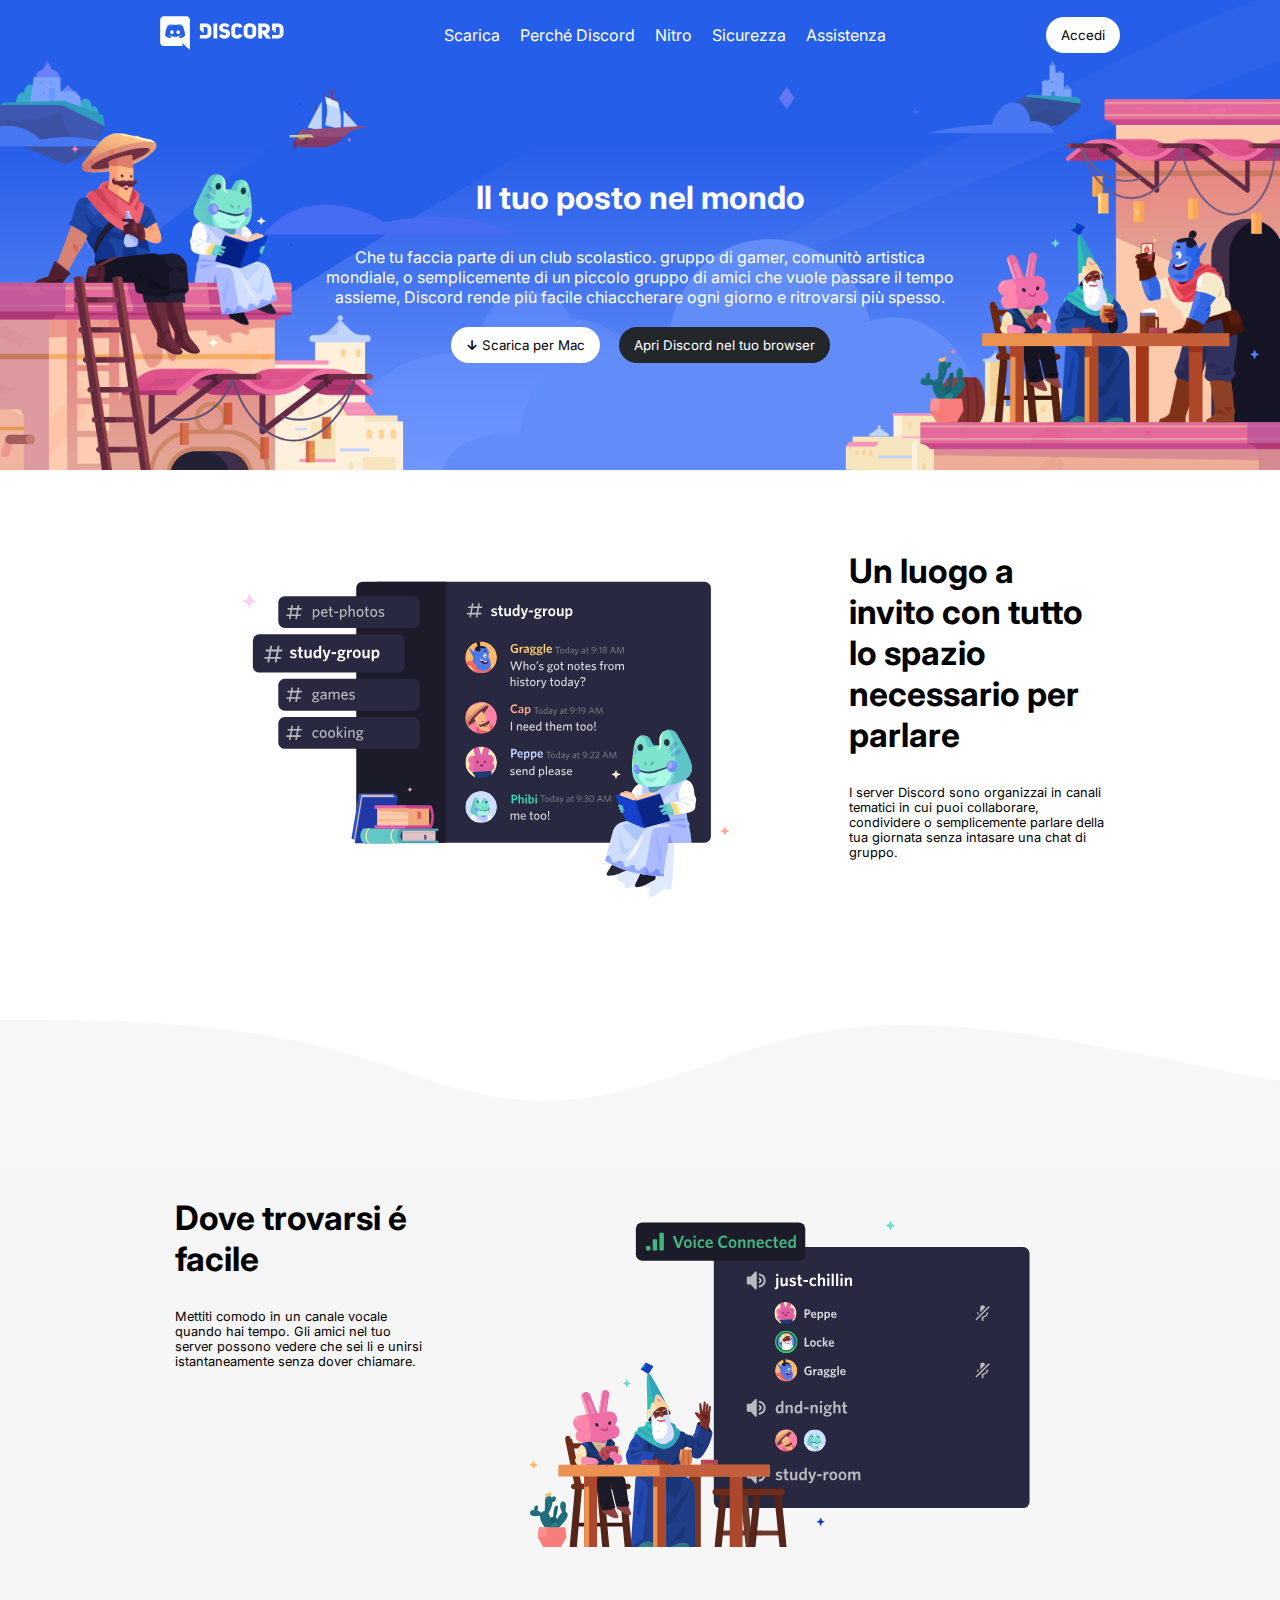
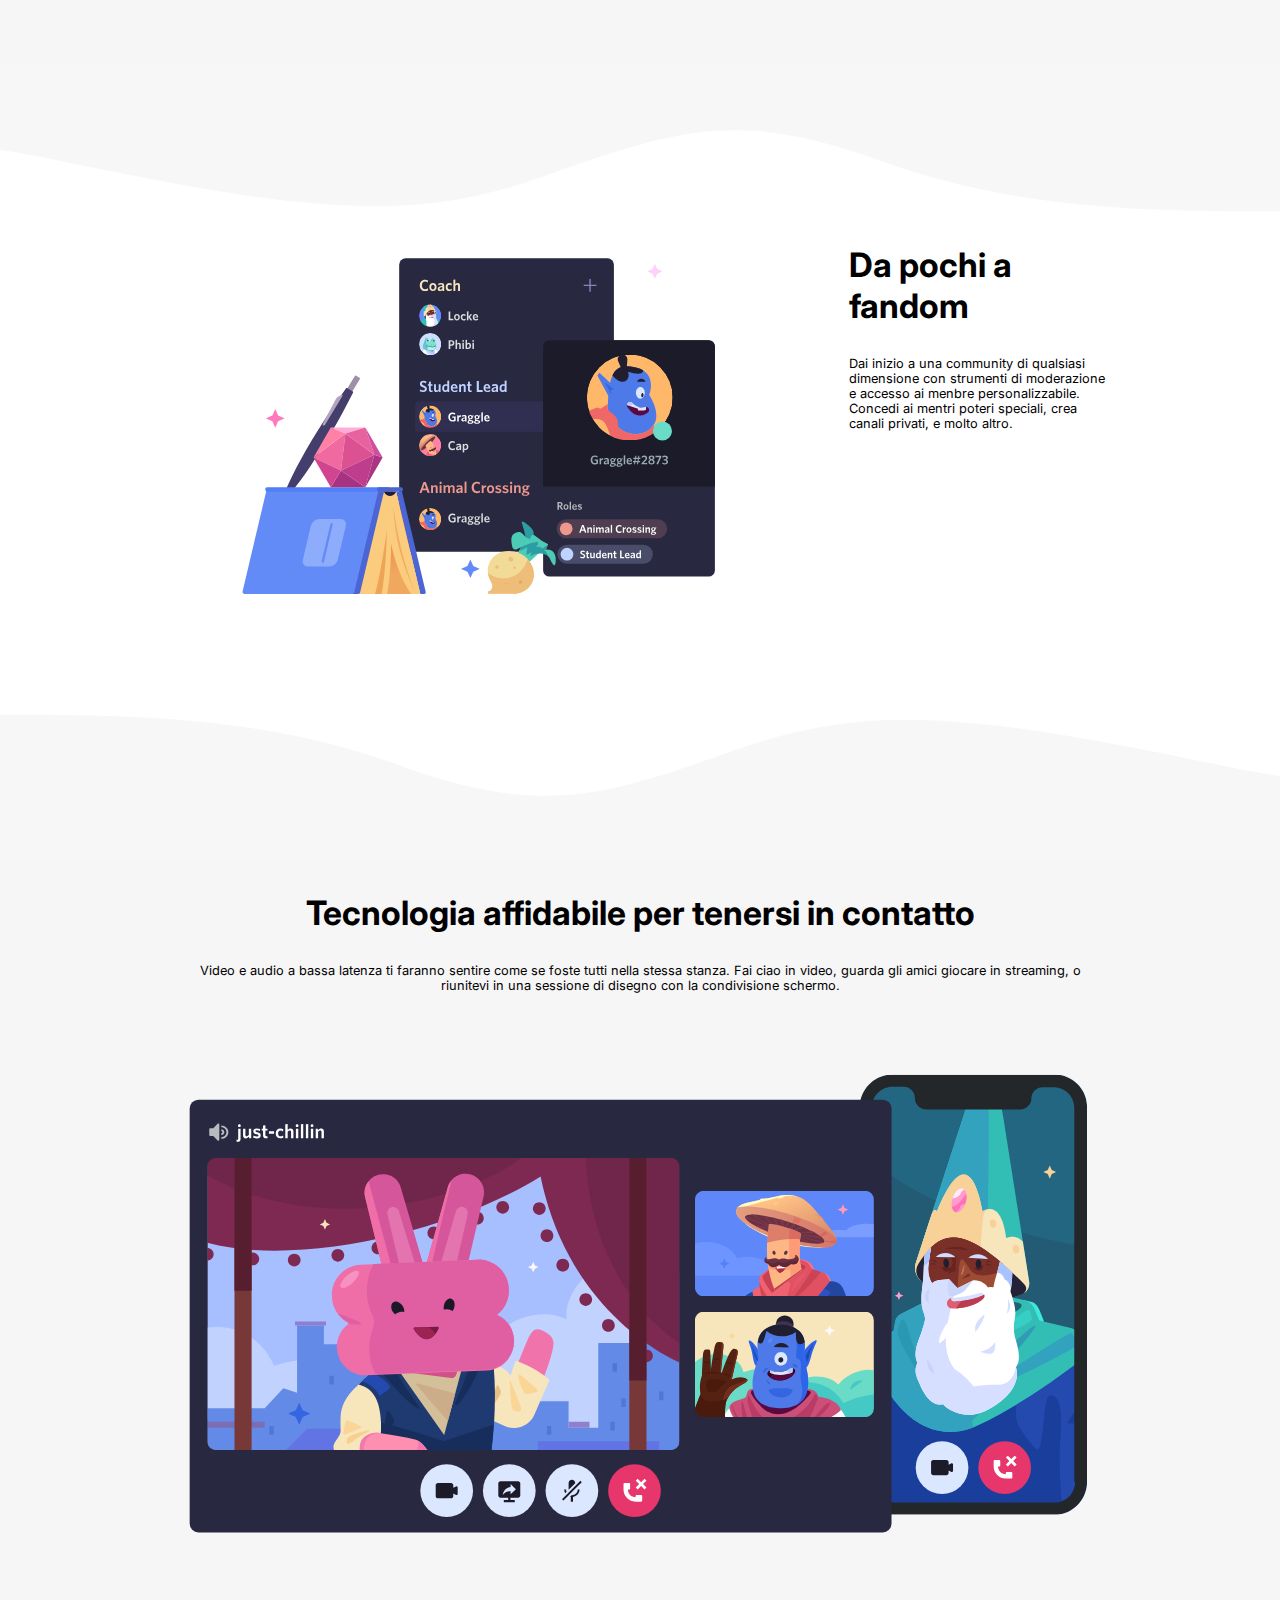
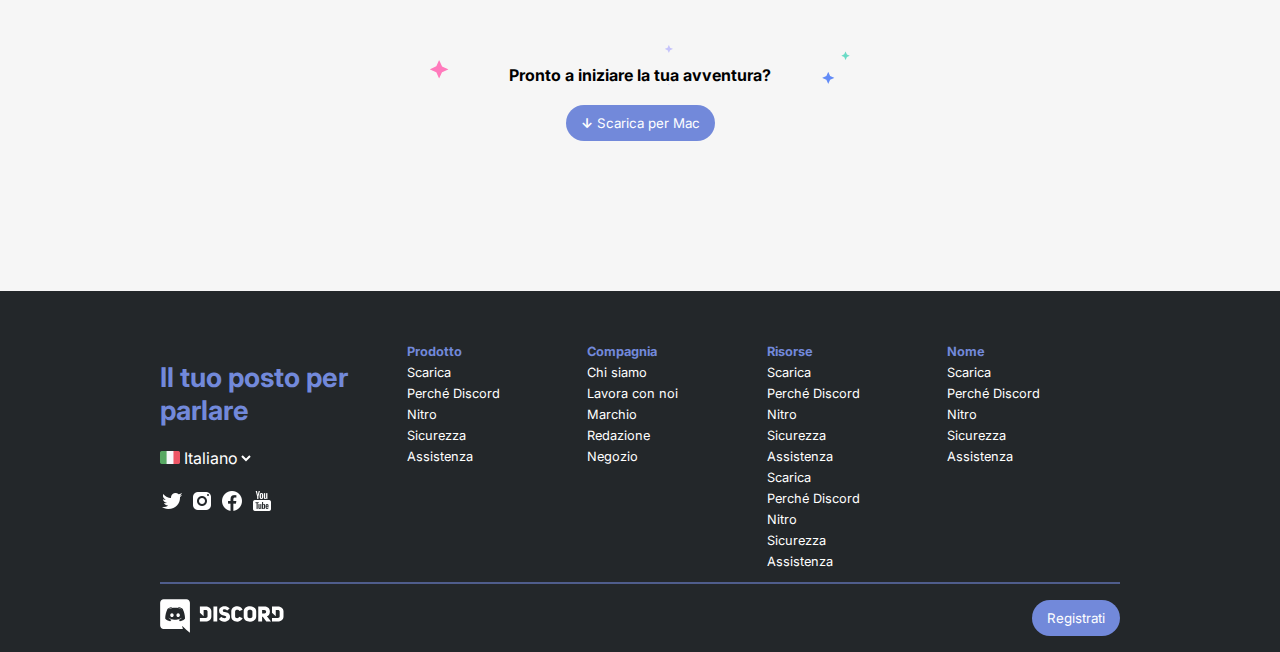
==== commit ebcd5005: "feat: footer" ====
--- a/index.html
+++ b/index.html
@@ -145,77 +145,84 @@
 
                 <!-- colonna 1 -->
                 <div class="column">
-                    <h4></h4>
+                    <h3>Il tuo posto per parlare</h3>
                     
+                    <!-- Selettore Lingua -->
                     <div class="select_wrapper">
-                        <div class="bandiera"></div>
-                        <select name="" id="nation"></select>
-                    </div>
-
+                        <img class="bandiera" src="img/ita.png" alt="bandiera italiana">
+                        <form action="select">
+                            <select name="italiano" id="nation">
+                                <option value="Italiano">Italiano</option>
+                                <option value="Inglese">Inglese</option>
+                            </select>
+                        </form>
+                    </div>
+
+                    <!-- Loghi Social -->
                     <div class="social_wrapper">
-                        <div class="logo_social"></div>
-                        <div class="logo_social"></div>
-                        <div class="logo_social"></div>
-                        <div class="logo_social"></div>
+                        <div class="logo_social"><img src="img/icon/twitter.png" alt=""></div>
+                        <div class="logo_social"><img src="img/icon/instagram.png" alt=""></div>
+                        <div class="logo_social"><img src="img/icon/facebook.png" alt=""></div>
+                        <div class="logo_social"><img src="img/icon/youtube.png" alt=""></div>
                     </div>
                 </div>
 
                 <!-- colonna 2 -->
                 <div class="column">
                     <ul>
-                        <li></li>
-                        <li><a href="#"></a></li>
-                        <li><a href="#"></a></li>
-                        <li><a href="#"></a></li>
-                        <li><a href="#"></a></li>
-                        <li><a href="#"></a></li>
+                        <li><b>Prodotto</b></li>
+                        <li><a href="#">Scarica</a></li>
+                        <li><a href="#">Perché Discord</a></li>
+                        <li><a href="#">Nitro</a></li>
+                        <li><a href="#">Sicurezza</a></li>
+                        <li><a href="#">Assistenza</a></li>
                     </ul>
                 </div>
 
                 <!-- colonna 3 -->
                 <div class="column">
                     <ul>
-                        <li></li>
-                        <li><a href="#"></a></li>
-                        <li><a href="#"></a></li>
-                        <li><a href="#"></a></li>
-                        <li><a href="#"></a></li>
-                        <li><a href="#"></a></li>
+                        <li><b>Compagnia</b></li>
+                        <li><a href="#">Chi siamo</a></li>
+                        <li><a href="#">Lavora con noi</a></li>
+                        <li><a href="#">Marchio</a></li>
+                        <li><a href="#">Redazione</a></li>
+                        <li><a href="#">Negozio</a></li>
                     </ul>
                 </div>
 
                 <!-- colonna 4 -->
                 <div class="column">
                     <ul>
-                        <li></li>
-                        <li><a href="#"></a></li>
-                        <li><a href="#"></a></li>
-                        <li><a href="#"></a></li>
-                        <li><a href="#"></a></li>
-                        <li><a href="#"></a></li>
-                        <li><a href="#"></a></li>
-                        <li><a href="#"></a></li>
-                        <li><a href="#"></a></li>
-                        <li><a href="#"></a></li>
-                        <li><a href="#"></a></li>
+                        <li><b>Risorse</b></li>
+                        <li><a href="#">Scarica</a></li>
+                        <li><a href="#">Perché Discord</a></li>
+                        <li><a href="#">Nitro</a></li>
+                        <li><a href="#">Sicurezza</a></li>
+                        <li><a href="#">Assistenza</a></li>
+                        <li><a href="#">Scarica</a></li>
+                        <li><a href="#">Perché Discord</a></li>
+                        <li><a href="#">Nitro</a></li>
+                        <li><a href="#">Sicurezza</a></li>
+                        <li><a href="#">Assistenza</a></li>
                     </ul>
                 </div>
 
                 <!-- colonna 5 -->
                 <div class="column">
                     <ul>
-                        <li></li>
-                        <li><a href="#"></a></li>
-                        <li><a href="#"></a></li>
-                        <li><a href="#"></a></li>
-                        <li><a href="#"></a></li>
-                        <li><a href="#"></a></li>
+                        <li><b>Nome</b></li>
+                        <li><a href="#">Scarica</a></li>
+                        <li><a href="#">Perché Discord</a></li>
+                        <li><a href="#">Nitro</a></li>
+                        <li><a href="#">Sicurezza</a></li>
+                        <li><a href="#">Assistenza</a></li>
                     </ul>
                 </div>
 
                 <div class="footer_bottom">
-                    <div class="logo"></div>
-                    <button class="btn btn_footer"></button>
+                    <div class="logo"> <img src="img/logo.svg" alt="logo"></div>
+                    <button class="btn btn_footer">Registrati</button>
                 </div>
             </div>
         </div>
--- a/css/style.css
+++ b/css/style.css
@@ -145,7 +145,6 @@
     flex-flow: row nowrap;
     justify-content: center;
     align-items: stretch;
-    gap: 20px;
 }
 
 .section_inner .img_wrapper{
@@ -155,7 +154,7 @@
 
 .section_inner .text{
     width: 30%;
-    padding:15px
+    padding:0px 15px
 }
 
 .section_inner .text h2{
@@ -233,7 +232,7 @@
 
 .five span{
     display: inline-block;
-    width: 50%;
+    width: 420px;
     height: 40px;
     margin:20px auto;
     
@@ -241,7 +240,7 @@
     line-height: 60px;
 
     background-image: url(../img/stars.svg);
-    background-size: cover;
+    background-size: contain;
 }
 
 .five .btn_five{
@@ -257,11 +256,7 @@
 footer{
     min-width: 720px;
     background-color: rgb(35, 39, 42);
-    /* DEBUG */
-}
-
-footer *{
-background-color:  rgb(234, 234, 255, 0.1);
+    padding-top: 50px;
 }
 
 footer .content_footer{
@@ -285,14 +280,15 @@
 
 .content_inner .column:first-child{
     width: 25%;
+    padding-right: 40px;
 }
 
 /* Prima colonna */
-.column h4{
-    width: 100%;
-    height: 150px;
-    border:2px solid rgb(13, 95, 188);
-    /* debug */
+.column h3{
+    font-size: 1.7em;
+    color:rgb(114, 137, 218);
+
+    margin: 20px 0;
 }
 
 .column .select_wrapper{
@@ -301,19 +297,19 @@
     margin: 10px 0px;
 }
     
-.column .select_wrapper .bandiera{
-    width: 25%;
-    height: 30px;
-}
-
-.column .select_wrapper #nation{
-    display: inline-block;
-    width: 70%;
-    height: 20px;
+.column .select_wrapper img{
+    width: 10%;
+}
+
+.column .select_wrapper form #nation{
+   background-color: transparent;
+   border: none;
+   color: white;
+   font-size: 1em;
 }
 
 .column .social_wrapper{
-    width: 80%;
+    width: 60%;
     margin: 10 auto;
     height: 50px;
 
@@ -325,24 +321,30 @@
 .column .social_wrapper .logo_social{
     width: 30px;
     height:30px;
-    /* debug */
-}
+}
+
+.column .social_wrapper .logo_social img{
+    filter: invert(1);
+}
+
 /* finePrima colonna */
 
 .column ul{
     list-style-type: none;
+    font-size: 0.8em;
 }
 
 .column ul li:first-child{
-    border: 2px solid rgb(13, 95, 188);
-    /* debug */
+    color: rgb(114, 137, 218);
 }
 
 .column ul li{
-    width: 90%;
-    height: 20px;
-    margin-top:10px;
-    /* debug */
+    padding: 3px 0px;
+}
+
+.column ul li a{
+    color:white;
+    text-decoration: none;
 }
   
 .content_inner .footer_bottom{
@@ -358,7 +360,7 @@
 }
 
 .btn_footer{
-    border: 2px solid rgb(68, 81, 125);
-    /* debug */
+   background-color: rgb(114, 137, 218);
+   color: white;
 }
 /* fine FOOTER */